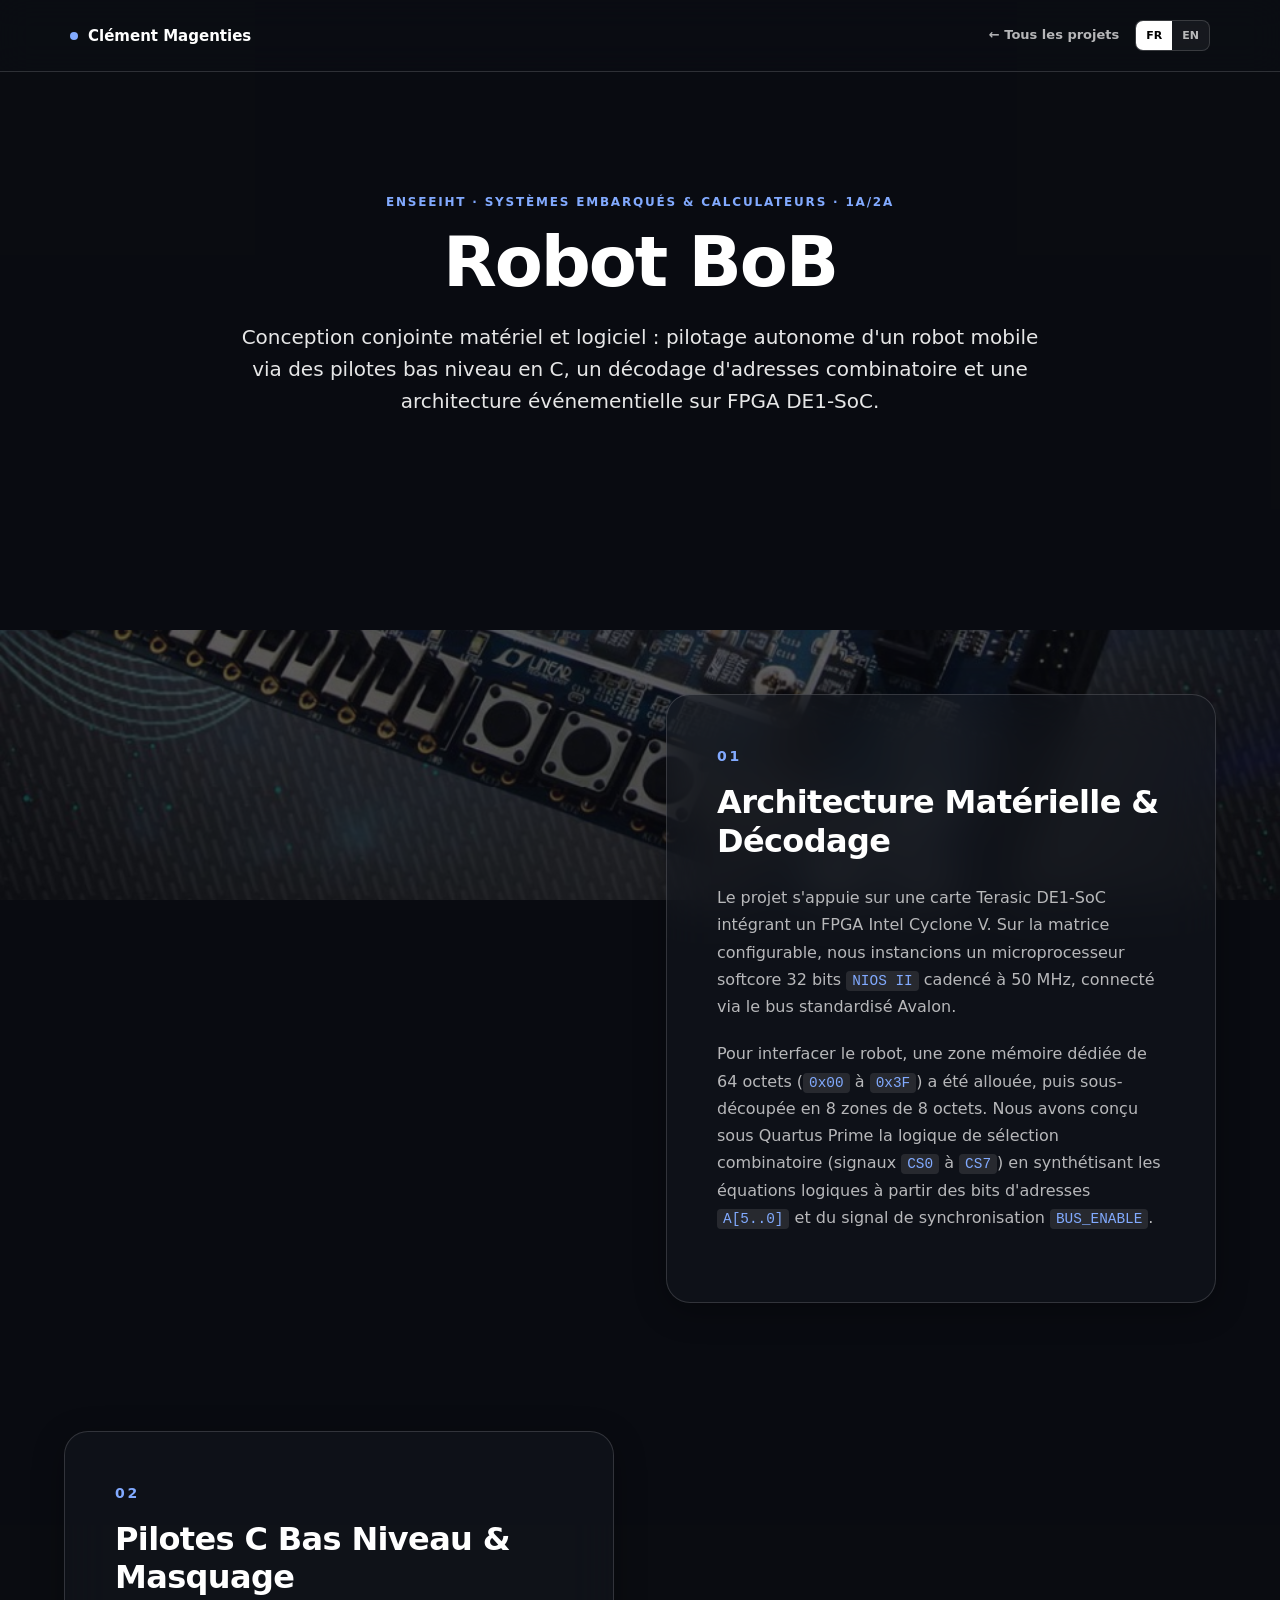
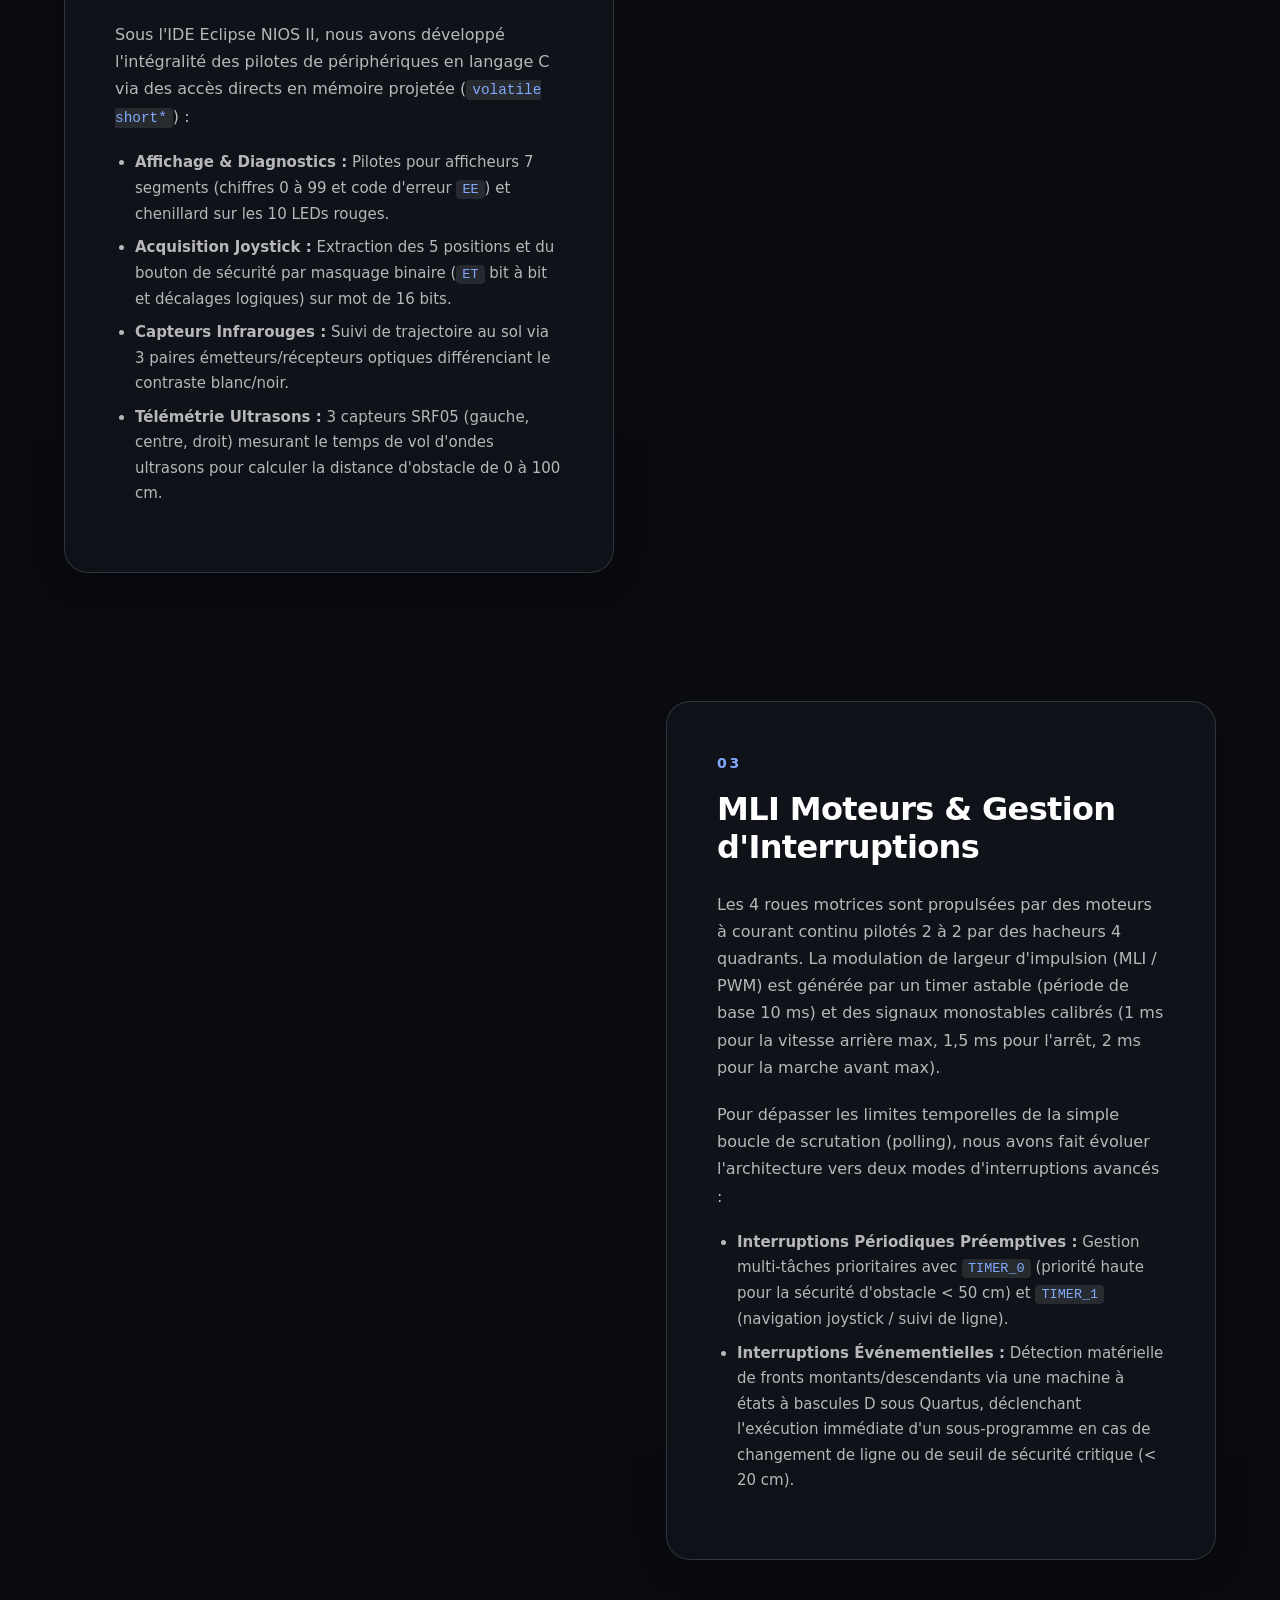
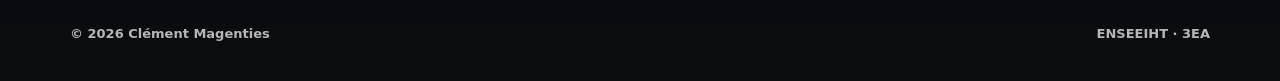
==== c-project.html @ 6affaea2 "Add files via upload" ====
<!doctype html>
<html lang="fr" class="lang-fr">
<head>
  <meta charset="utf-8">
  <meta name="viewport" content="width=device-width,initial-scale=1">
  <title>Robot BoB — Low-Level Drivers & FPGA — Clément Magenties</title>
  <link rel="stylesheet" href="style.css">
  <style>
    code {
      background-color: rgba(255, 255, 255, 0.1);
      color: #82aaff;
      padding: 2px 6px;
      border-radius: 4px;
      font-family: ui-monospace, SFMono-Regular, Menlo, Monaco, Consolas, monospace;
      font-size: 0.9em;
    }
    .tech-list {
      margin-top: 12px;
      padding-left: 20px;
    }
    .tech-list li {
      margin-bottom: 8px;
    }
    .project-header-bg, .story-block {
      position: relative;
    }
    .project-header-bg::before, .story-block::before {
      content: "";
      position: absolute;
      top: 0; left: 0; right: 0; bottom: 0;
      background: rgba(10, 12, 18, 0.65);
      z-index: 1;
    }
    .project-header-content, .story-card {
      position: relative;
      z-index: 2;
    }
  </style>
</head>
<body>
  <header class="site-header">
    <a class="brand" href="index.html" aria-label="Accueil">
      <span class="brand__dot"></span>
      <span>Clément Magenties</span>
    </a>
    <div class="nav-actions">
      <a class="nav-link" href="index.html#projects">
        <span data-lang="fr">← Tous les projets</span>
        <span data-lang="en">← All projects</span>
      </a>
      <div class="lang-switch" role="group" aria-label="Language switch">
        <button class="lang-btn" data-lang-switch="fr" aria-pressed="true">FR</button>
        <button class="lang-btn" data-lang-switch="en" aria-pressed="false">EN</button>
      </div>
    </div>
  </header>

  <main>
    <!-- HERO HEADER -->
    <div class="project-header-bg reveal" style="background-image: url('robot_bob.jpg');">
      <div class="project-header-content">
        <p class="eyebrow">
          <span data-lang="fr">ENSEEIHT · SYSTÈMES EMBARQUÉS & CALCULATEURS · 1A/2A</span>
          <span data-lang="en">ENSEEIHT · EMBEDDED SYSTEMS & COMPUTER ARCHITECTURE · 1A/2A</span>
        </p>
        <h1>Robot BoB</h1>
        <p class="hero__lead">
          <span data-lang="fr">Conception conjointe matériel et logiciel : pilotage autonome d'un robot mobile via des pilotes bas niveau en C, un décodage d'adresses combinatoire et une architecture événementielle sur FPGA DE1-SoC.</span>
          <span data-lang="en">Hardware/software co-design: autonomous mobile robot control through low-level C drivers, combinational address decoding, and event-driven interrupts on a DE1-SoC FPGA.</span>
        </p>
      </div>
    </div>

    <!-- ÉTAPE 01 -->
    <div class="story-block" style="background-image: url('robot_fpga.jpg');">
      <div class="story-card reveal">
        <span class="story-num">01</span>
        <h2>
          <span data-lang="fr">Architecture Matérielle & Décodage</span>
          <span data-lang="en">Hardware Architecture & Address Decoding</span>
        </h2>
        <p>
          <span data-lang="fr">Le projet s'appuie sur une carte Terasic DE1-SoC intégrant un FPGA Intel Cyclone V. Sur la matrice configurable, nous instancions un microprocesseur softcore 32 bits <code>NIOS II</code> cadencé à 50 MHz, connecté via le bus standardisé Avalon.</span>
          <span data-lang="en">The platform runs on a Terasic DE1-SoC development board featuring an Intel Cyclone V FPGA. A 32-bit <code>NIOS II</code> softcore processor running at 50 MHz was instantiated and interconnected through the Avalon bus specification.</span>
        </p>
        <p>
          <span data-lang="fr">Pour interfacer le robot, une zone mémoire dédiée de 64 octets (<code>0x00</code> à <code>0x3F</code>) a été allouée, puis sous-découpée en 8 zones de 8 octets. Nous avons conçu sous Quartus Prime la logique de sélection combinatoire (signaux <code>CS0</code> à <code>CS7</code>) en synthétisant les équations logiques à partir des bits d'adresses <code>A[5..0]</code> et du signal de synchronisation <code>BUS_ENABLE</code>.</span>
          <span data-lang="en">To interface the robot, a 64-byte memory region (<code>0x00</code> to <code>0x3F</code>) was assigned and partitioned into eight 8-byte zones. Under Quartus Prime, we synthesized combinational decoding logic (selection signals <code>CS0</code> to <code>CS7</code>) based on address lines <code>A[5..0]</code> validated by <code>BUS_ENABLE</code>.</span>
        </p>
      </div>
    </div>

    <!-- ÉTAPE 02 -->
    <div class="story-block" style="background-image: url('robot_interface.jpg');">
      <div class="story-card reveal">
        <span class="story-num">02</span>
        <h2>
          <span data-lang="fr">Pilotes C Bas Niveau & Masquage</span>
          <span data-lang="en">Low-Level C Drivers & Bitwise Masking</span>
        </h2>
        <p>
          <span data-lang="fr">Sous l'IDE Eclipse NIOS II, nous avons développé l'intégralité des pilotes de périphériques en langage C via des accès directs en mémoire projetée (<code>volatile short*</code>) :</span>
          <span data-lang="en">Using Eclipse NIOS II, we authored all hardware peripheral drivers in low-level C using memory-mapped I/O (<code>volatile short*</code>):</span>
        </p>
        <ul class="tech-list">
          <li>
            <span data-lang="fr"><strong>Affichage & Diagnostics :</strong> Pilotes pour afficheurs 7 segments (chiffres 0 à 99 et code d'erreur <code>EE</code>) et chenillard sur les 10 LEDs rouges.</span>
            <span data-lang="en"><strong>Display & Diagnostics:</strong> Drivers for 7-segment displays (values 0–99 and error flag <code>EE</code>) and 10 red status LEDs.</span>
          </li>
          <li>
            <span data-lang="fr"><strong>Acquisition Joystick :</strong> Extraction des 5 positions et du bouton de sécurité par masquage binaire (<code>ET</code> bit à bit et décalages logiques) sur mot de 16 bits.</span>
            <span data-lang="en"><strong>Joystick Acquisition:</strong> Parsing directional inputs and push button via bitwise masking (<code>AND</code> operators and logical bit shifts) on 16-bit registers.</span>
          </li>
          <li>
            <span data-lang="fr"><strong>Capteurs Infrarouges :</strong> Suivi de trajectoire au sol via 3 paires émetteurs/récepteurs optiques différenciant le contraste blanc/noir.</span>
            <span data-lang="en"><strong>Infrared Sensors:</strong> Line tracking through 3 optical transceiver pairs detecting ground contrast.</span>
          </li>
          <li>
            <span data-lang="fr"><strong>Télémétrie Ultrasons :</strong> 3 capteurs SRF05 (gauche, centre, droit) mesurant le temps de vol d'ondes ultrasons pour calculer la distance d'obstacle de 0 à 100 cm.</span>
            <span data-lang="en"><strong>Ultrasonic Rangefinders:</strong> 3 SRF05 sensors (left, center, right) measuring round-trip acoustic pulse delays to yield distance from 0 to 100 cm.</span>
          </li>
        </ul>
      </div>
    </div>

    <!-- ÉTAPE 03 -->
    <div class="story-block" style="background-image: url('robot_display.jpg');">
      <div class="story-card reveal">
        <span class="story-num">03</span>
        <h2>
          <span data-lang="fr">MLI Moteurs & Gestion d'Interruptions</span>
          <span data-lang="en">PWM Motor Control & Interrupt Systems</span>
        </h2>
        <p>
          <span data-lang="fr">Les 4 roues motrices sont propulsées par des moteurs à courant continu pilotés 2 à 2 par des hacheurs 4 quadrants. La modulation de largeur d'impulsion (MLI / PWM) est générée par un timer astable (période de base 10 ms) et des signaux monostables calibrés (1 ms pour la vitesse arrière max, 1,5 ms pour l'arrêt, 2 ms pour la marche avant max).</span>
          <span data-lang="en">The four drive wheels are powered by DC motors driven in pairs through 4-quadrant H-bridges. Pulse Width Modulation (PWM) is synthesized using a 10ms astable timer and monostable pulses (1ms full reverse, 1.5ms neutral stop, 2ms full forward).</span>
        </p>
        <p>
          <span data-lang="fr">Pour dépasser les limites temporelles de la simple boucle de scrutation (polling), nous avons fait évoluer l'architecture vers deux modes d'interruptions avancés :</span>
          <span data-lang="en">To overcome the latency constraints of continuous polling loops, we evolved the architecture toward two advanced interrupt models:</span>
        </p>
        <ul class="tech-list">
          <li>
            <span data-lang="fr"><strong>Interruptions Périodiques Préemptives :</strong> Gestion multi-tâches prioritaires avec <code>TIMER_0</code> (priorité haute pour la sécurité d'obstacle &lt; 50 cm) et <code>TIMER_1</code> (navigation joystick / suivi de ligne).</span>
            <span data-lang="en"><strong>Preemptive Periodic Interrupts:</strong> Prioritized multi-timer scheduling with <code>TIMER_0</code> (high priority obstacle emergency check &lt; 50 cm) and <code>TIMER_1</code> (joystick control / line following).</span>
          </li>
          <li>
            <span data-lang="fr"><strong>Interruptions Événementielles :</strong> Détection matérielle de fronts montants/descendants via une machine à états à bascules D sous Quartus, déclenchant l'exécution immédiate d'un sous-programme en cas de changement de ligne ou de seuil de sécurité critique (&lt; 20 cm).</span>
            <span data-lang="en"><strong>Aperiodic Event-Driven Interrupts:</strong> Hardware edge detection using a D flip-flop state machine in Quartus, firing immediate ISR execution on line state transitions or critical obstacle thresholds (&lt; 20 cm).</span>
          </li>
        </ul>
      </div>
    </div>
  </main>

  <footer class="footer section" style="padding-top:0;">
    <span>© 2026 Clément Magenties</span>
    <span>ENSEEIHT · 3EA</span>
  </footer>

  <script>
    (() => {
      const root = document.documentElement;
      const buttons = document.querySelectorAll("[data-lang-switch]");
      function setLang(lang) {
        root.classList.toggle("lang-fr", lang === "fr");
        root.classList.toggle("lang-en", lang === "en");
        buttons.forEach(btn => btn.setAttribute("aria-pressed", String(btn.dataset.langSwitch === lang)));
        document.documentElement.lang = lang;
        try { localStorage.setItem("portfolio_lang", lang); } catch (e) {}
      }
      buttons.forEach(btn => btn.addEventListener("click", () => setLang(btn.dataset.langSwitch)));
      const savedLang = localStorage.getItem("portfolio_lang") || "fr";
      setLang(savedLang);

      const revealElements = document.querySelectorAll(".reveal");
      if ("IntersectionObserver" in window) {
        const observer = new IntersectionObserver(entries => {
          entries.forEach(entry => { if (entry.isIntersecting) { entry.target.classList.add("is-visible"); } });
        }, { threshold: 0.1 });
        revealElements.forEach(el => observer.observe(el));
      } else { revealElements.forEach(el => el.classList.add("is-visible")); }
    })();
  </script>
</body>
</html>
---- style.css ----
/* =========================================
   VARIABLES ET BASE (DARK GLASS THEME)
   ========================================= */
:root {
  --bg: #0a0c10;
  --ink: #ffffff;
  --muted: rgba(255, 255, 255, 0.7);
  --line: rgba(255, 255, 255, 0.15);
  --accent: #82aaff;
  --radius: 20px;
  --max: 1140px;
  --shadow-glass: 0 8px 32px rgba(0, 0, 0, 0.3);
}

* { box-sizing: border-box; }
html { scroll-behavior: smooth; }
body {
  margin: 0;
  font-family: Inter, ui-sans-serif, system-ui, -apple-system, sans-serif;
  color: var(--ink);
  background: var(--bg);
  line-height: 1.6;
}
img { max-width: 100%; display: block; }
a { color: inherit; text-decoration: none; }
button { font: inherit; }

[data-lang] { display: none !important; }
.lang-fr [data-lang="fr"] { display: revert !important; }
.lang-en [data-lang="en"] { display: revert !important; }

/* =========================================
   BACKGROUND GLOBAL (VIDÉO)
   ========================================= */
.site-bg {
  position: fixed;
  inset: 0;
  z-index: -1;
  overflow: hidden;
  background: var(--bg); /* Couleur de secours si la vidéo met du temps à charger */
}

.bg-video {
  width: 100%;
  height: 100%;
  object-fit: cover; /* Permet à la vidéo de toujours remplir l'écran sans se déformer */
  pointer-events: none; /* Empêche de cliquer sur la vidéo (pause, etc) */
}

.bg-overlay {
  position: absolute;
  inset: 0;
  background: rgba(10, 12, 18, 0.75); /* Le filtre sombre essentiel pour le mode Glassmorphism */
}
/* =========================================
   HEADER (NAVIGATION)
   ========================================= */
.site-header {
  position: fixed; top: 0; z-index: 100;
  width: 100%; height: 72px;
  padding: 0 max(24px, calc((100% - var(--max)) / 2));
  display: flex; align-items: center; justify-content: space-between;
  gap: 24px; 
  background: rgba(15, 18, 25, 0.3);
  border-bottom: 1px solid var(--line);
  backdrop-filter: blur(16px);
  -webkit-backdrop-filter: blur(16px);
}
.brand {
  display: flex; align-items: center; gap: 10px;
  font-weight: 800; font-size: 15px; color: var(--ink);
}
.brand__dot { width: 8px; height: 8px; border-radius: 50%; background: var(--accent); }
.nav { display: flex; align-items: center; gap: 32px; }
.nav a, .nav-link {
  color: var(--muted); font-size: 13px; font-weight: 700; transition: color 0.3s ease;
}
.nav a:hover, .nav-link:hover { color: var(--accent); }
.nav-actions { display: flex; align-items: center; gap: 16px; }

.lang-switch {
  display: flex; border: 1px solid var(--line);
  border-radius: 8px; overflow: hidden; background: rgba(255,255,255,0.05);
}
.lang-btn {
  border: 0; background: transparent; color: var(--muted);
  padding: 6px 10px; font-size: 11px; font-weight: 800; cursor: pointer;
  transition: 0.3s;
}
.lang-btn[aria-pressed="true"] { background: var(--ink); color: #000; }

/* =========================================
   ÉLÉMENTS GLOBAUX & GLASSMORPHISM
   ========================================= */
.section { width: min(var(--max), calc(100% - 48px)); margin: 0 auto; padding: 100px 0; }
.section-heading { margin-bottom: 50px; }
.eyebrow {
  margin: 0 0 12px; color: var(--accent); font-size: 12px;
  font-weight: 800; letter-spacing: 0.15em; text-transform: uppercase;
}
.section-heading h2 { margin: 0; font-size: clamp(32px, 4vw, 48px); line-height: 1.1; letter-spacing: -0.03em; }

/* La classe magique qui applique le verre dépoli */
.glass-panel {
  background: rgba(20, 24, 33, 0.4);
  backdrop-filter: blur(20px);
  -webkit-backdrop-filter: blur(20px);
  border: 1px solid rgba(255, 255, 255, 0.1);
  box-shadow: var(--shadow-glass);
}

/* Boutons */
.button {
  display: inline-flex; align-items: center; justify-content: center; gap: 10px;
  min-height: 46px; padding: 0 24px; border-radius: 12px;
  font-weight: 700; font-size: 14px; transition: transform 0.3s ease, box-shadow 0.3s ease, background 0.3s;
}
.button--primary { background: #fff; color: #000; border: none; }
.button--primary:hover { transform: translateY(-3px); box-shadow: 0 10px 20px rgba(255,255,255,0.2); }
.button--secondary { background: rgba(255,255,255,0.05); border: 1px solid rgba(255,255,255,0.2); color: #fff; backdrop-filter: blur(5px); }
.button--secondary:hover { background: #fff; color: #000; transform: translateY(-3px); }

/* Tags */
.tags { display: flex; flex-wrap: wrap; gap: 8px; margin-top: 16px; }
.tags span {
  border: 1px solid var(--line); border-radius: 8px; padding: 6px 12px;
  color: var(--ink); font-size: 11px; font-weight: 700; background: rgba(255,255,255,0.05);
}

/* =========================================
   ACCUEIL : HERO GLASSMORPHISM
   ========================================= */
.hero-fullscreen {
  position: relative; width: 100%; min-height: 100vh;
  display: flex; align-items: center; justify-content: center;
}
.hero-glass {
  position: relative; z-index: 2;
  background: rgba(20, 24, 33, 0.4);
  backdrop-filter: blur(24px); -webkit-backdrop-filter: blur(24px);
  border: 1px solid rgba(255, 255, 255, 0.15);
  border-radius: 24px; padding: 60px 50px;
  max-width: 700px; text-align: center;
  box-shadow: var(--shadow-glass);
  margin-top: 40px; 
}
.hero__eyebrow { font-size: 11px; font-weight: 800; letter-spacing: 0.2em; text-transform: uppercase; color: var(--accent); margin-bottom: 24px; }
.hero__name { font-size: clamp(36px, 5vw, 56px); font-weight: 800; letter-spacing: -0.02em; margin: 0 0 16px 0; line-height: 1.1; }
.hero__skills { font-size: clamp(14px, 2vw, 18px); font-weight: 600; color: rgba(255, 255, 255, 0.9); margin: 0 0 32px 0; }
.hero__text { font-size: clamp(15px, 2vw, 16px); line-height: 1.7; color: var(--muted); margin: 0 0 40px 0; }
.hero__actions { display: flex; gap: 16px; justify-content: center; flex-wrap: wrap; }

/* =========================================
   GRILLE PROJETS
   ========================================= */
.projects-grid { display: grid; grid-template-columns: repeat(auto-fit, minmax(350px, 1fr)); gap: 32px; }
.project-card {
  border-radius: var(--radius); overflow: hidden;
  transition: transform 0.4s ease, border-color 0.4s ease;
}
.project-card:hover { transform: translateY(-8px); border-color: rgba(255,255,255,0.3); }
.project-card__media { position: relative; height: 260px; overflow: hidden; display: block;}
.project-card__media img { width: 100%; height: 100%; object-fit: cover; transition: transform 0.8s ease; }
.project-card:hover .project-card__media img { transform: scale(1.05); }
.project-card__body { padding: 32px; }
.project-card__meta { display: flex; justify-content: space-between; color: var(--muted); font-size: 11px; font-weight: 800; letter-spacing: 0.1em; }
.project-card h3 { margin: 16px 0 8px; font-size: 24px; letter-spacing: -0.02em; font-weight: 800; }
.project-card__subtitle { margin: 0 0 16px; color: var(--accent); font-size: 13px; font-weight: 700; }
.project-card__body p { margin: 0; color: var(--muted); font-size: 14px; line-height: 1.6; }
.text-link { display: inline-flex; gap: 8px; margin-top: 24px; color: var(--ink); font-size: 14px; font-weight: 700; transition: color 0.2s; }
.text-link:hover { color: var(--accent); }

.code-placeholder {
  width: 100%; height: 100%; background: rgba(0,0,0,0.5); color: #fff;
  display: flex; flex-direction: column; align-items: center; justify-content: center; font-family: monospace;
}
.code-placeholder .code-icon { font-size: 36px; color: var(--accent); margin-bottom: 8px; font-weight: bold; }

/* =========================================
   AUTRES SECTIONS (PARCOURS, ABOUT)
   ========================================= */
.journey-grid { display: grid; grid-template-columns: 1fr 0.9fr; gap: 40px; }
.journey-school { border-radius: var(--radius); overflow: hidden; }
.journey-school__image { height: 300px; overflow: hidden; }
.journey-school__image img { width: 100%; height: 100%; object-fit: cover; }
.journey-school__content { padding: 40px; }
.journey-school__content h3 { margin: 0; font-size: 36px; letter-spacing: -0.03em; font-weight: 800;}
.journey-school__title { margin: 8px 0 16px; color: var(--accent); font-weight: 700; font-size: 15px; }

.timeline { padding: 30px 40px; border-radius: var(--radius); }
.timeline-item { position: relative; display: grid; grid-template-columns: 100px 1fr; gap: 16px; padding: 24px 0; border-bottom: 1px solid var(--line); }
.timeline-item:last-child { border-bottom: 0; }
.timeline-item:before { content: ""; position: absolute; left: 110px; top: 29px; width: 8px; height: 8px; border-radius: 50%; background: var(--accent); box-shadow: 0 0 0 4px rgba(255,255,255,0.1); }
.timeline-year { color: var(--accent); font-size: 12px; font-weight: 800; }
.timeline-item h3 { margin: 0 0 6px; font-size: 16px; font-weight: 800; }
.timeline-item p { margin: 0; color: var(--muted); font-size: 14px; }

.about-grid { display: grid; grid-template-columns: 0.9fr 1.1fr; gap: 60px; align-items: center; }
.about-photo { border-radius: var(--radius); overflow: hidden; box-shadow: var(--shadow-glass); border: 1px solid rgba(255,255,255,0.1); }
.about-photo img { width: 100%; aspect-ratio: 4/3; object-fit: cover; }
.about-intro { margin: 0 0 32px; font-size: clamp(20px, 2.5vw, 28px); line-height: 1.5; letter-spacing: -0.02em; font-weight: 600; color: var(--ink);}
.values { border-top: 1px solid var(--line); }
.value { padding: 20px 0; border-bottom: 1px solid var(--line); }
.value h3 { margin: 0; font-size: 16px; font-weight: 800; color: var(--ink); }
.value p { margin: 6px 0 0; color: var(--muted); font-size: 14px; }

.personal-grid { display: grid; grid-template-columns: repeat(auto-fit, minmax(280px, 1fr)); gap: 24px; margin-top: 60px; }
.personal-card { padding: 32px; border-radius: var(--radius); transition: transform 0.3s, border-color 0.3s; }
.personal-card:hover { transform: translateY(-5px); border-color: rgba(255,255,255,0.3); }
.personal-icon { font-size: 28px; display: block; margin-bottom: 16px;}
.personal-card h3 { margin: 0 0 8px; font-size: 18px; font-weight: 800; }

.cv-card { display: grid; grid-template-columns: 1fr 300px; gap: 40px; align-items: center; padding: 60px; border-radius: 24px; }
.cv-card h2 { max-width: 500px; margin: 0; font-size: clamp(32px, 4vw, 48px); letter-spacing: -0.03em; font-weight: 800;}
.cv-card p { color: var(--muted); font-size: 15px; margin-top: 16px; line-height: 1.6;}
.cv-actions { display: flex; flex-wrap: wrap; gap: 16px; margin-top: 32px; }
.cv-preview { aspect-ratio: 210/297; background: #fff; border-radius: 12px; transition: transform 0.4s cubic-bezier(0.2, 0.8, 0.2, 1); box-shadow: 0 20px 40px rgba(0,0,0,0.4); overflow: hidden; display: block; }
.cv-preview:hover { transform: translateY(-10px) rotate(2deg) scale(1.02); }
.cv-img { width: 100%; height: 100%; object-fit: cover; display: block; }

.footer { display: flex; justify-content: space-between; color: var(--muted); font-size: 13px; font-weight: 600; padding: 32px 0 40px; }

/* =========================================
   PAGES PROJETS : ARCHITECTURE NARRATIVE
   ========================================= */
.project-header-bg {
  position: relative; width: 100%; min-height: 70vh;
  display: flex; flex-direction: column; justify-content: center; align-items: center;
  background-size: cover; background-position: center; background-attachment: fixed;
  text-align: center; padding: 100px 20px;
}
.project-header-bg::before {
  content: ''; position: absolute; inset: 0;
  background: linear-gradient(to bottom, rgba(10,12,18,0.4), rgba(10,12,18,0.9)); z-index: 1;
}
.project-header-content { position: relative; z-index: 2; max-width: 800px; }
.project-header-content h1 { font-size: clamp(40px, 6vw, 70px); font-weight: 800; letter-spacing: -0.03em; margin: 0 0 20px; line-height: 1.1;}
.project-header-content .hero__lead { font-size: clamp(16px, 2vw, 20px); color: rgba(255,255,255,0.9); }

.story-block {
  position: relative; width: 100%; min-height: 80vh;
  display: flex; align-items: center; padding: 5%;
  background-size: cover; background-position: center; background-attachment: fixed;
}
.story-block:nth-of-type(odd) { justify-content: flex-start; }
.story-block:nth-of-type(even) { justify-content: flex-end; }
.story-block::before {
  content: ''; position: absolute; inset: 0;
  background: rgba(10, 12, 18, 0.4); z-index: 1;
}

.story-card {
  position: relative; z-index: 2;
  background: rgba(20, 24, 33, 0.5); /* Verre dépoli sombre */
  backdrop-filter: blur(24px); -webkit-backdrop-filter: blur(24px);
  padding: 50px; border-radius: 24px;
  max-width: 550px; width: 100%;
  box-shadow: var(--shadow-glass);
  border: 1px solid rgba(255,255,255,0.15);
}
.story-num {
  font-size: 14px; font-weight: 900; color: var(--accent);
  letter-spacing: 0.2em; display: block; margin-bottom: 16px;
}
.story-card h2 {
  font-size: 32px; font-weight: 800; letter-spacing: -0.02em;
  margin: 0 0 24px 0; color: var(--ink); line-height: 1.2;
}
.story-card p { font-size: 16px; color: var(--muted); line-height: 1.7; margin-bottom: 20px; }
.story-card ul { padding-left: 20px; color: var(--muted); font-size: 15px; line-height: 1.7; }
.story-card li { margin-bottom: 8px; }

/* =========================================
   ANIMATIONS & RESPONSIVE
   ========================================= */
.reveal { opacity: 0; transform: translateY(30px); transition: opacity 0.8s ease, transform 0.8s cubic-bezier(0.2, 0.8, 0.2, 1); }
.reveal.is-visible { opacity: 1; transform: none; }
.reveal--delay { transition-delay: 0.15s; }

@media(max-width: 900px) {
  .hero-glass { padding: 40px 30px; margin: 20px; }
  .journey-grid, .about-grid, .cv-card { grid-template-columns: 1fr; gap: 40px; }
  .cv-card { padding: 40px 24px; }
  .story-block { padding: 10% 5%; }
  .timeline-item:before { display: none; }
  .timeline { padding-left: 0; border-left: none; }
}

@media(max-width: 680px) {
  .site-header { padding: 0 16px; height: 64px;} .nav { display: none; }
  .hero-glass { padding: 32px 20px; border-radius: 16px; }
  .timeline-item { grid-template-columns: 1fr; gap: 6px; }
  .cv-preview { width: 200px; margin: 0 auto; }
  .story-card { padding: 32px 24px; border-radius: 16px; }
  .project-header-bg { padding: 80px 20px 40px; min-height: 50vh; }
  .story-block { background-attachment: scroll; } 
}
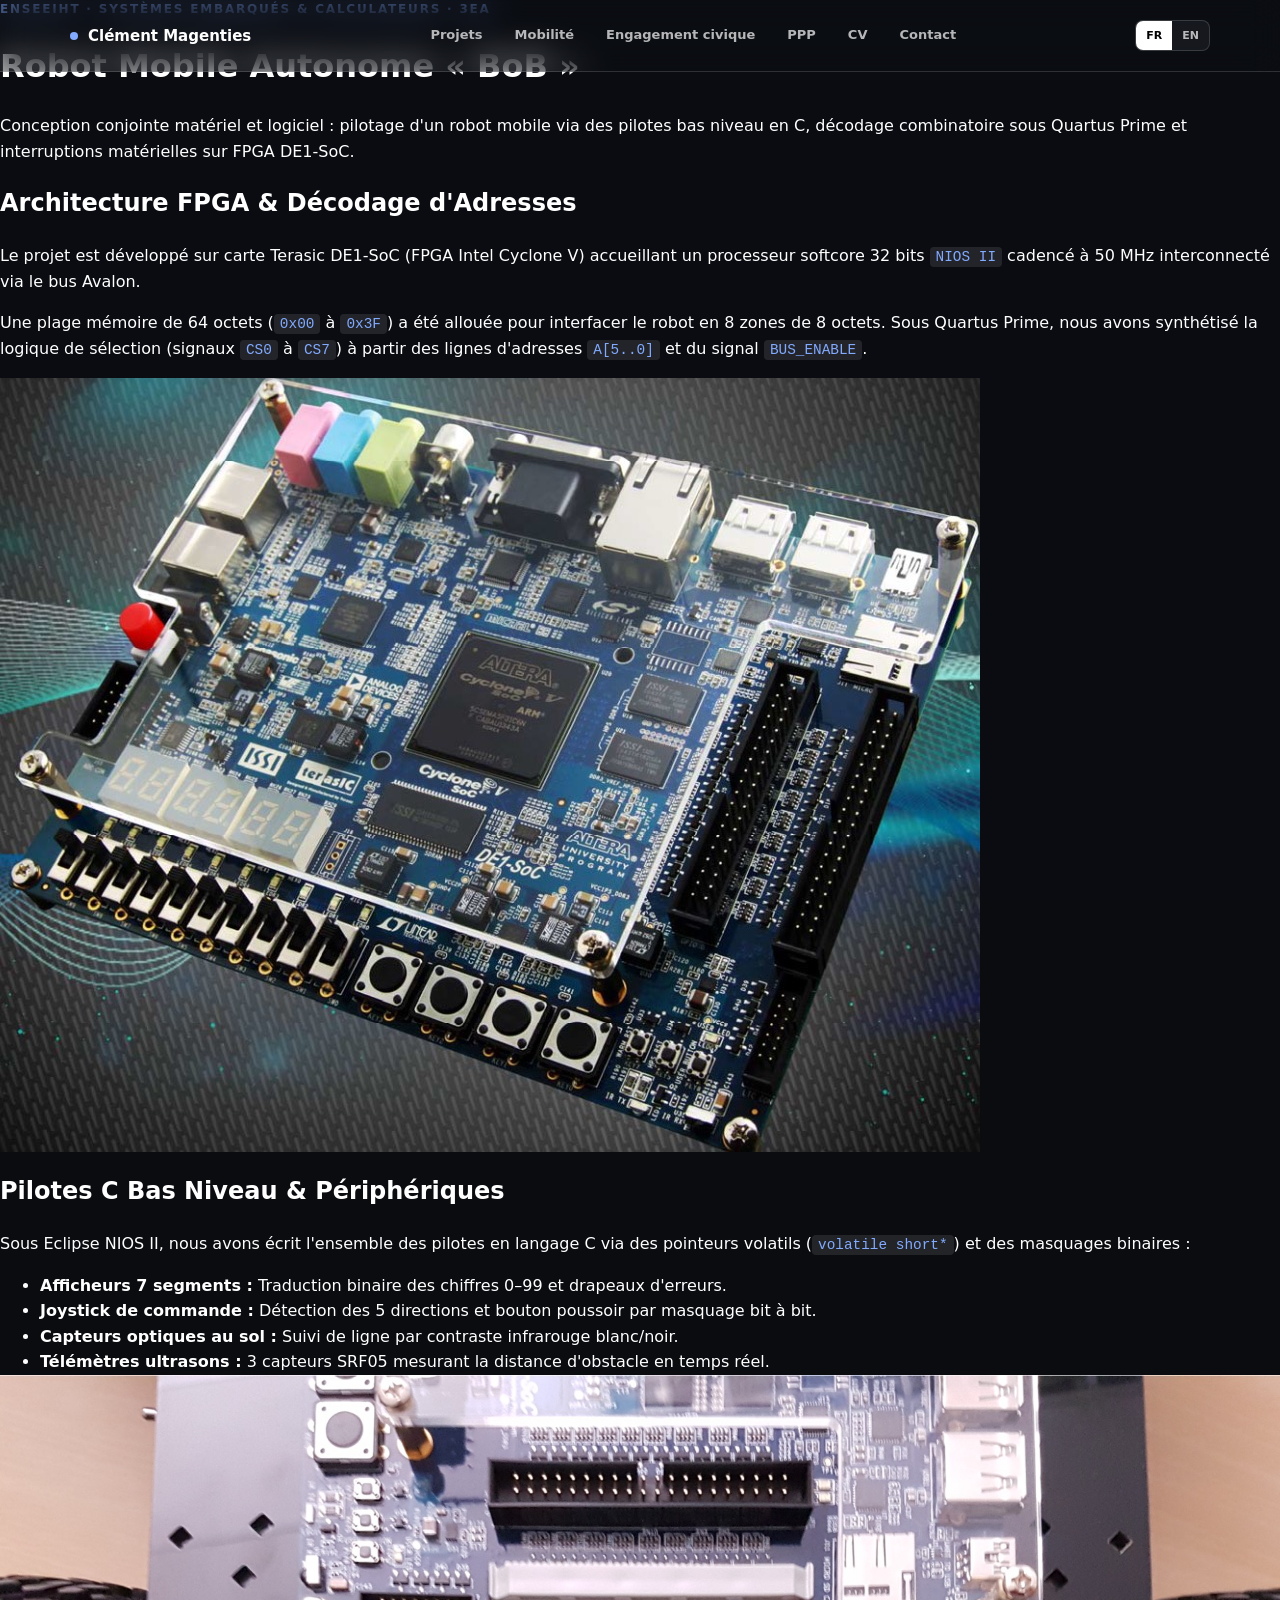
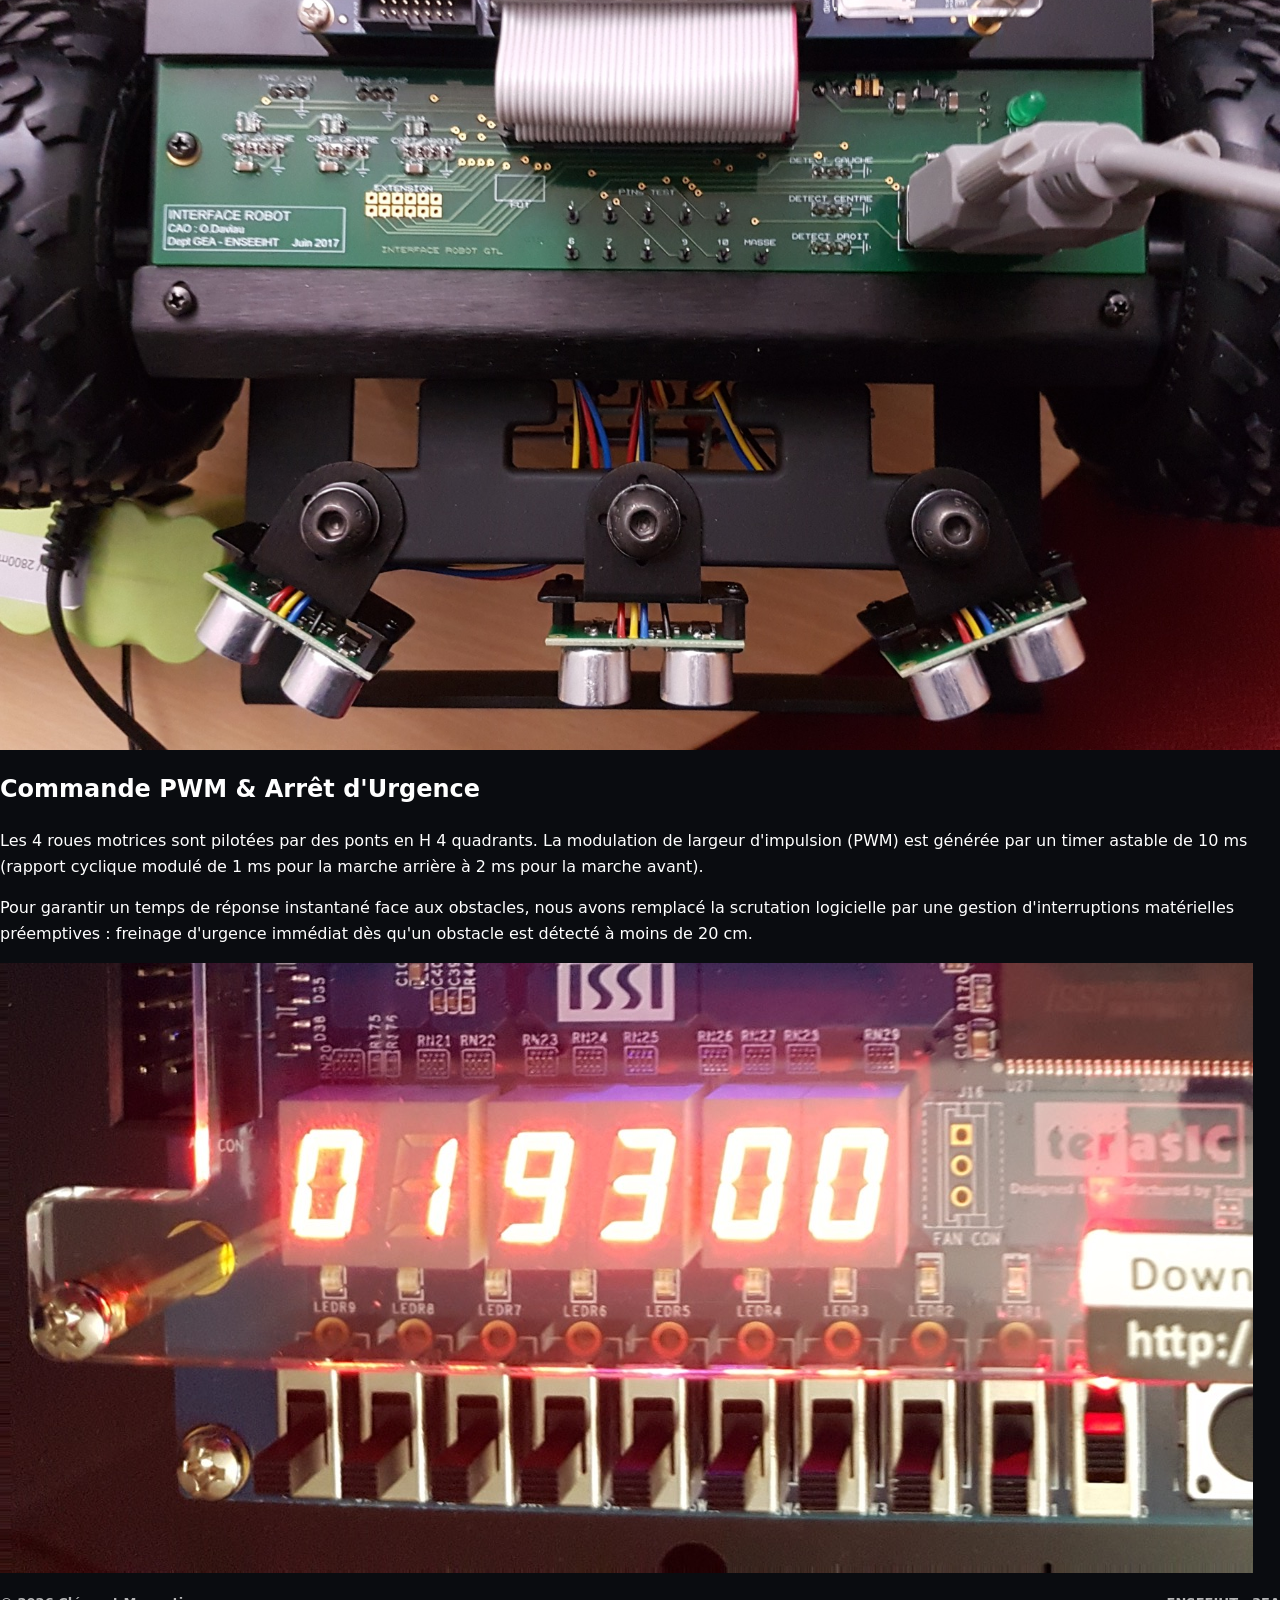
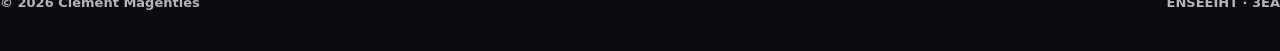
==== commit 6b05f5ea: "Add files via upload" ====
--- a/c-project.html
+++ b/c-project.html
@@ -3,7 +3,7 @@
 <head>
   <meta charset="utf-8">
   <meta name="viewport" content="width=device-width,initial-scale=1">
-  <title>Robot BoB — Low-Level Drivers & FPGA — Clément Magenties</title>
+  <title>Robot BoB — Drivers C & FPGA — Clément Magenties</title>
   <link rel="stylesheet" href="style.css">
   <style>
     code {
@@ -14,40 +14,31 @@
       font-family: ui-monospace, SFMono-Regular, Menlo, Monaco, Consolas, monospace;
       font-size: 0.9em;
     }
-    .tech-list {
-      margin-top: 12px;
-      padding-left: 20px;
-    }
-    .tech-list li {
-      margin-bottom: 8px;
-    }
-    .project-header-bg, .story-block {
-      position: relative;
-    }
-    .project-header-bg::before, .story-block::before {
-      content: "";
-      position: absolute;
-      top: 0; left: 0; right: 0; bottom: 0;
-      background: rgba(10, 12, 18, 0.65);
-      z-index: 1;
-    }
-    .project-header-content, .story-card {
-      position: relative;
-      z-index: 2;
-    }
   </style>
 </head>
 <body>
+  <!-- FOND VIDÉO GLOBAL -->
+  <div class="site-bg">
+    <video autoplay loop muted playsinline preload="auto" class="bg-video">
+      <source src="mavideo.mp4" type="video/mp4">
+    </video>
+    <div class="bg-overlay"></div>
+  </div>
+
   <header class="site-header">
     <a class="brand" href="index.html" aria-label="Accueil">
       <span class="brand__dot"></span>
       <span>Clément Magenties</span>
     </a>
+    <nav class="nav" aria-label="Navigation">
+      <a href="index.html#projects"><span data-lang="fr">Projets</span><span data-lang="en">Projects</span></a>
+      <a href="mobilite.html"><span data-lang="fr">Mobilité</span><span data-lang="en">Mobility</span></a>
+      <a href="engagement.html"><span data-lang="fr">Engagement civique</span><span data-lang="en">Civic Engagement</span></a>
+      <a href="ppp.html"><span data-lang="fr">PPP</span><span data-lang="en">PPP</span></a>
+      <a href="index.html#cv"><span data-lang="fr">CV</span><span data-lang="en">Resume</span></a>
+      <a href="index.html#contact"><span data-lang="fr">Contact</span><span data-lang="en">Contact</span></a>
+    </nav>
     <div class="nav-actions">
-      <a class="nav-link" href="index.html#projects">
-        <span data-lang="fr">← Tous les projets</span>
-        <span data-lang="en">← All projects</span>
-      </a>
       <div class="lang-switch" role="group" aria-label="Language switch">
         <button class="lang-btn" data-lang-switch="fr" aria-pressed="true">FR</button>
         <button class="lang-btn" data-lang-switch="en" aria-pressed="false">EN</button>
@@ -55,132 +46,94 @@
     </div>
   </header>
 
-  <main>
-    <!-- HERO HEADER -->
-    <div class="project-header-bg reveal" style="background-image: url('robot_bob.jpg');">
-      <div class="project-header-content">
-        <p class="eyebrow">
-          <span data-lang="fr">ENSEEIHT · SYSTÈMES EMBARQUÉS & CALCULATEURS · 1A/2A</span>
-          <span data-lang="en">ENSEEIHT · EMBEDDED SYSTEMS & COMPUTER ARCHITECTURE · 1A/2A</span>
+  <main class="page-container">
+    <!-- EN-TÊTE SOBRE -->
+    <div class="page-hero reveal">
+      <p class="eyebrow">
+        <span data-lang="fr">ENSEEIHT · SYSTÈMES EMBARQUÉS & CALCULATEURS · 3EA</span>
+        <span data-lang="en">ENSEEIHT · EMBEDDED SYSTEMS & COMPUTER ARCHITECTURE · 3EA</span>
+      </p>
+      <h1>
+        <span data-lang="fr">Robot Mobile Autonome « BoB »</span>
+        <span data-lang="en">Autonomous Mobile Robot "BoB"</span>
+      </h1>
+      <p class="hero__lead">
+        <span data-lang="fr">Conception conjointe matériel et logiciel : pilotage d'un robot mobile via des pilotes bas niveau en C, décodage combinatoire sous Quartus Prime et interruptions matérielles sur FPGA DE1-SoC.</span>
+        <span data-lang="en">Hardware/software co-design: autonomous mobile robot control through low-level C device drivers, combinational decoding, and event-driven interrupts on an Intel Cyclone V FPGA.</span>
+      </p>
+    </div>
+
+    <!-- TUILE 1 : DÉCODAGE & FPGA -->
+    <div class="split-card reveal">
+      <div class="split-card__content">
+        <h2>
+          <span data-lang="fr">Architecture FPGA & Décodage d'Adresses</span>
+          <span data-lang="en">FPGA Architecture & Address Decoding</span>
+        </h2>
+        <p>
+          <span data-lang="fr">Le projet est développé sur carte Terasic DE1-SoC (FPGA Intel Cyclone V) accueillant un processeur softcore 32 bits <code>NIOS II</code> cadencé à 50 MHz interconnecté via le bus Avalon.</span>
+          <span data-lang="en">The platform runs on a Terasic DE1-SoC board (Intel Cyclone V FPGA) with an instantiated 32-bit <code>NIOS II</code> softcore processor running at 50 MHz on the Avalon bus.</span>
         </p>
-        <h1>Robot BoB</h1>
-        <p class="hero__lead">
-          <span data-lang="fr">Conception conjointe matériel et logiciel : pilotage autonome d'un robot mobile via des pilotes bas niveau en C, un décodage d'adresses combinatoire et une architecture événementielle sur FPGA DE1-SoC.</span>
-          <span data-lang="en">Hardware/software co-design: autonomous mobile robot control through low-level C drivers, combinational address decoding, and event-driven interrupts on a DE1-SoC FPGA.</span>
+        <p>
+          <span data-lang="fr">Une plage mémoire de 64 octets (<code>0x00</code> à <code>0x3F</code>) a été allouée pour interfacer le robot en 8 zones de 8 octets. Sous Quartus Prime, nous avons synthétisé la logique de sélection (signaux <code>CS0</code> à <code>CS7</code>) à partir des lignes d'adresses <code>A[5..0]</code> et du signal <code>BUS_ENABLE</code>.</span>
+          <span data-lang="en">A 64-byte memory window (<code>0x00</code> to <code>0x3F</code>) was partitioned into eight 8-byte zones. Under Quartus Prime, we synthesized combinational decoding logic (<code>CS0</code> to <code>CS7</code>) from address lines <code>A[5..0]</code> validated by <code>BUS_ENABLE</code>.</span>
         </p>
+      </div>
+      <div class="split-card__media">
+        <img src="robot_fpga.jpg" alt="Matrice FPGA Cyclone V et carte DE1-SoC">
       </div>
     </div>
 
-    <!-- ÉTAPE 01 -->
-    <div class="story-block" style="background-image: url('robot_fpga.jpg');">
-      <div class="story-card reveal">
-        <span class="story-num">01</span>
+    <!-- TUILE 2 : PILOTES C BAS NIVEAU -->
+    <div class="split-card split-card--reverse reveal">
+      <div class="split-card__content">
         <h2>
-          <span data-lang="fr">Architecture Matérielle & Décodage</span>
-          <span data-lang="en">Hardware Architecture & Address Decoding</span>
+          <span data-lang="fr">Pilotes C Bas Niveau & Périphériques</span>
+          <span data-lang="en">Low-Level C Drivers & Peripherals</span>
         </h2>
         <p>
-          <span data-lang="fr">Le projet s'appuie sur une carte Terasic DE1-SoC intégrant un FPGA Intel Cyclone V. Sur la matrice configurable, nous instancions un microprocesseur softcore 32 bits <code>NIOS II</code> cadencé à 50 MHz, connecté via le bus standardisé Avalon.</span>
-          <span data-lang="en">The platform runs on a Terasic DE1-SoC development board featuring an Intel Cyclone V FPGA. A 32-bit <code>NIOS II</code> softcore processor running at 50 MHz was instantiated and interconnected through the Avalon bus specification.</span>
+          <span data-lang="fr">Sous Eclipse NIOS II, nous avons écrit l'ensemble des pilotes en langage C via des pointeurs volatils (<code>volatile short*</code>) et des masquages binaires :</span>
+          <span data-lang="en">In Eclipse NIOS II, we authored all peripheral drivers in C using direct memory pointers (<code>volatile short*</code>) and bitwise operations:</span>
         </p>
-        <p>
-          <span data-lang="fr">Pour interfacer le robot, une zone mémoire dédiée de 64 octets (<code>0x00</code> à <code>0x3F</code>) a été allouée, puis sous-découpée en 8 zones de 8 octets. Nous avons conçu sous Quartus Prime la logique de sélection combinatoire (signaux <code>CS0</code> à <code>CS7</code>) en synthétisant les équations logiques à partir des bits d'adresses <code>A[5..0]</code> et du signal de synchronisation <code>BUS_ENABLE</code>.</span>
-          <span data-lang="en">To interface the robot, a 64-byte memory region (<code>0x00</code> to <code>0x3F</code>) was assigned and partitioned into eight 8-byte zones. Under Quartus Prime, we synthesized combinational decoding logic (selection signals <code>CS0</code> to <code>CS7</code>) based on address lines <code>A[5..0]</code> validated by <code>BUS_ENABLE</code>.</span>
-        </p>
+        <ul class="tech-list" style="margin-bottom: 0;">
+          <li><span data-lang="fr"><strong>Afficheurs 7 segments :</strong> Traduction binaire des chiffres 0–99 et drapeaux d'erreurs.</span><span data-lang="en"><strong>7-segment displays:</strong> Decoding 0–99 digits and error flags.</span></li>
+          <li><span data-lang="fr"><strong>Joystick de commande :</strong> Détection des 5 directions et bouton poussoir par masquage bit à bit.</span><span data-lang="en"><strong>Navigation Joystick:</strong> Parsing 5 directional inputs and button via bitwise masks.</span></li>
+          <li><span data-lang="fr"><strong>Capteurs optiques au sol :</strong> Suivi de ligne par contraste infrarouge blanc/noir.</span><span data-lang="en"><strong>Ground optical sensors:</strong> Infrared ground contrast line tracking.</span></li>
+          <li><span data-lang="fr"><strong>Télémètres ultrasons :</strong> 3 capteurs SRF05 mesurant la distance d'obstacle en temps réel.</span><span data-lang="en"><strong>Ultrasonic rangefinders:</strong> 3 SRF05 sensors measuring real-time obstacle distances.</span></li>
+        </ul>
+      </div>
+      <div class="split-card__media">
+        <img src="robot_interface.jpg" alt="Interface robot et capteurs embarqués">
       </div>
     </div>
 
-    <!-- ÉTAPE 02 -->
-    <div class="story-block" style="background-image: url('robot_interface.jpg');">
-      <div class="story-card reveal">
-        <span class="story-num">02</span>
+    <!-- TUILE 3 : PWM & INTERRUPTIONS -->
+    <div class="split-card reveal">
+      <div class="split-card__content">
         <h2>
-          <span data-lang="fr">Pilotes C Bas Niveau & Masquage</span>
-          <span data-lang="en">Low-Level C Drivers & Bitwise Masking</span>
+          <span data-lang="fr">Commande PWM & Arrêt d'Urgence</span>
+          <span data-lang="en">PWM Motor Drives & Emergency Braking</span>
         </h2>
         <p>
-          <span data-lang="fr">Sous l'IDE Eclipse NIOS II, nous avons développé l'intégralité des pilotes de périphériques en langage C via des accès directs en mémoire projetée (<code>volatile short*</code>) :</span>
-          <span data-lang="en">Using Eclipse NIOS II, we authored all hardware peripheral drivers in low-level C using memory-mapped I/O (<code>volatile short*</code>):</span>
-        </p>
-        <ul class="tech-list">
-          <li>
-            <span data-lang="fr"><strong>Affichage & Diagnostics :</strong> Pilotes pour afficheurs 7 segments (chiffres 0 à 99 et code d'erreur <code>EE</code>) et chenillard sur les 10 LEDs rouges.</span>
-            <span data-lang="en"><strong>Display & Diagnostics:</strong> Drivers for 7-segment displays (values 0–99 and error flag <code>EE</code>) and 10 red status LEDs.</span>
-          </li>
-          <li>
-            <span data-lang="fr"><strong>Acquisition Joystick :</strong> Extraction des 5 positions et du bouton de sécurité par masquage binaire (<code>ET</code> bit à bit et décalages logiques) sur mot de 16 bits.</span>
-            <span data-lang="en"><strong>Joystick Acquisition:</strong> Parsing directional inputs and push button via bitwise masking (<code>AND</code> operators and logical bit shifts) on 16-bit registers.</span>
-          </li>
-          <li>
-            <span data-lang="fr"><strong>Capteurs Infrarouges :</strong> Suivi de trajectoire au sol via 3 paires émetteurs/récepteurs optiques différenciant le contraste blanc/noir.</span>
-            <span data-lang="en"><strong>Infrared Sensors:</strong> Line tracking through 3 optical transceiver pairs detecting ground contrast.</span>
-          </li>
-          <li>
-            <span data-lang="fr"><strong>Télémétrie Ultrasons :</strong> 3 capteurs SRF05 (gauche, centre, droit) mesurant le temps de vol d'ondes ultrasons pour calculer la distance d'obstacle de 0 à 100 cm.</span>
-            <span data-lang="en"><strong>Ultrasonic Rangefinders:</strong> 3 SRF05 sensors (left, center, right) measuring round-trip acoustic pulse delays to yield distance from 0 to 100 cm.</span>
-          </li>
-        </ul>
-      </div>
-    </div>
-
-    <!-- ÉTAPE 03 -->
-    <div class="story-block" style="background-image: url('robot_display.jpg');">
-      <div class="story-card reveal">
-        <span class="story-num">03</span>
-        <h2>
-          <span data-lang="fr">MLI Moteurs & Gestion d'Interruptions</span>
-          <span data-lang="en">PWM Motor Control & Interrupt Systems</span>
-        </h2>
-        <p>
-          <span data-lang="fr">Les 4 roues motrices sont propulsées par des moteurs à courant continu pilotés 2 à 2 par des hacheurs 4 quadrants. La modulation de largeur d'impulsion (MLI / PWM) est générée par un timer astable (période de base 10 ms) et des signaux monostables calibrés (1 ms pour la vitesse arrière max, 1,5 ms pour l'arrêt, 2 ms pour la marche avant max).</span>
-          <span data-lang="en">The four drive wheels are powered by DC motors driven in pairs through 4-quadrant H-bridges. Pulse Width Modulation (PWM) is synthesized using a 10ms astable timer and monostable pulses (1ms full reverse, 1.5ms neutral stop, 2ms full forward).</span>
+          <span data-lang="fr">Les 4 roues motrices sont pilotées par des ponts en H 4 quadrants. La modulation de largeur d'impulsion (PWM) est générée par un timer astable de 10 ms (rapport cyclique modulé de 1 ms pour la marche arrière à 2 ms pour la marche avant).</span>
+          <span data-lang="en">The 4 wheels are driven through 4-quadrant H-bridges. Pulse Width Modulation (PWM) is synthesized with a 10 ms base period (1 ms full reverse to 2 ms full forward).</span>
         </p>
         <p>
-          <span data-lang="fr">Pour dépasser les limites temporelles de la simple boucle de scrutation (polling), nous avons fait évoluer l'architecture vers deux modes d'interruptions avancés :</span>
-          <span data-lang="en">To overcome the latency constraints of continuous polling loops, we evolved the architecture toward two advanced interrupt models:</span>
+          <span data-lang="fr">Pour garantir un temps de réponse instantané face aux obstacles, nous avons remplacé la scrutation logicielle par une gestion d'interruptions matérielles préemptives : freinage d'urgence immédiat dès qu'un obstacle est détecté à moins de 20 cm.</span>
+          <span data-lang="en">To ensure immediate response time, polling loops were replaced by prioritized preemptive hardware interrupts: instant emergency stop as soon as an obstacle is detected within 20 cm.</span>
         </p>
-        <ul class="tech-list">
-          <li>
-            <span data-lang="fr"><strong>Interruptions Périodiques Préemptives :</strong> Gestion multi-tâches prioritaires avec <code>TIMER_0</code> (priorité haute pour la sécurité d'obstacle &lt; 50 cm) et <code>TIMER_1</code> (navigation joystick / suivi de ligne).</span>
-            <span data-lang="en"><strong>Preemptive Periodic Interrupts:</strong> Prioritized multi-timer scheduling with <code>TIMER_0</code> (high priority obstacle emergency check &lt; 50 cm) and <code>TIMER_1</code> (joystick control / line following).</span>
-          </li>
-          <li>
-            <span data-lang="fr"><strong>Interruptions Événementielles :</strong> Détection matérielle de fronts montants/descendants via une machine à états à bascules D sous Quartus, déclenchant l'exécution immédiate d'un sous-programme en cas de changement de ligne ou de seuil de sécurité critique (&lt; 20 cm).</span>
-            <span data-lang="en"><strong>Aperiodic Event-Driven Interrupts:</strong> Hardware edge detection using a D flip-flop state machine in Quartus, firing immediate ISR execution on line state transitions or critical obstacle thresholds (&lt; 20 cm).</span>
-          </li>
-        </ul>
+      </div>
+      <div class="split-card__media">
+        <img src="robot_display.jpg" alt="Affichage et validation du robot BoB">
       </div>
     </div>
   </main>
 
-  <footer class="footer section" style="padding-top:0;">
+  <footer class="footer page-container" style="padding-top:20px;">
     <span>© 2026 Clément Magenties</span>
     <span>ENSEEIHT · 3EA</span>
   </footer>
 
-  <script>
-    (() => {
-      const root = document.documentElement;
-      const buttons = document.querySelectorAll("[data-lang-switch]");
-      function setLang(lang) {
-        root.classList.toggle("lang-fr", lang === "fr");
-        root.classList.toggle("lang-en", lang === "en");
-        buttons.forEach(btn => btn.setAttribute("aria-pressed", String(btn.dataset.langSwitch === lang)));
-        document.documentElement.lang = lang;
-        try { localStorage.setItem("portfolio_lang", lang); } catch (e) {}
-      }
-      buttons.forEach(btn => btn.addEventListener("click", () => setLang(btn.dataset.langSwitch)));
-      const savedLang = localStorage.getItem("portfolio_lang") || "fr";
-      setLang(savedLang);
-
-      const revealElements = document.querySelectorAll(".reveal");
-      if ("IntersectionObserver" in window) {
-        const observer = new IntersectionObserver(entries => {
-          entries.forEach(entry => { if (entry.isIntersecting) { entry.target.classList.add("is-visible"); } });
-        }, { threshold: 0.1 });
-        revealElements.forEach(el => observer.observe(el));
-      } else { revealElements.forEach(el => el.classList.add("is-visible")); }
-    })();
-  </script>
+  <script src="main.js"></script>
 </body>
-</html>+</html>
